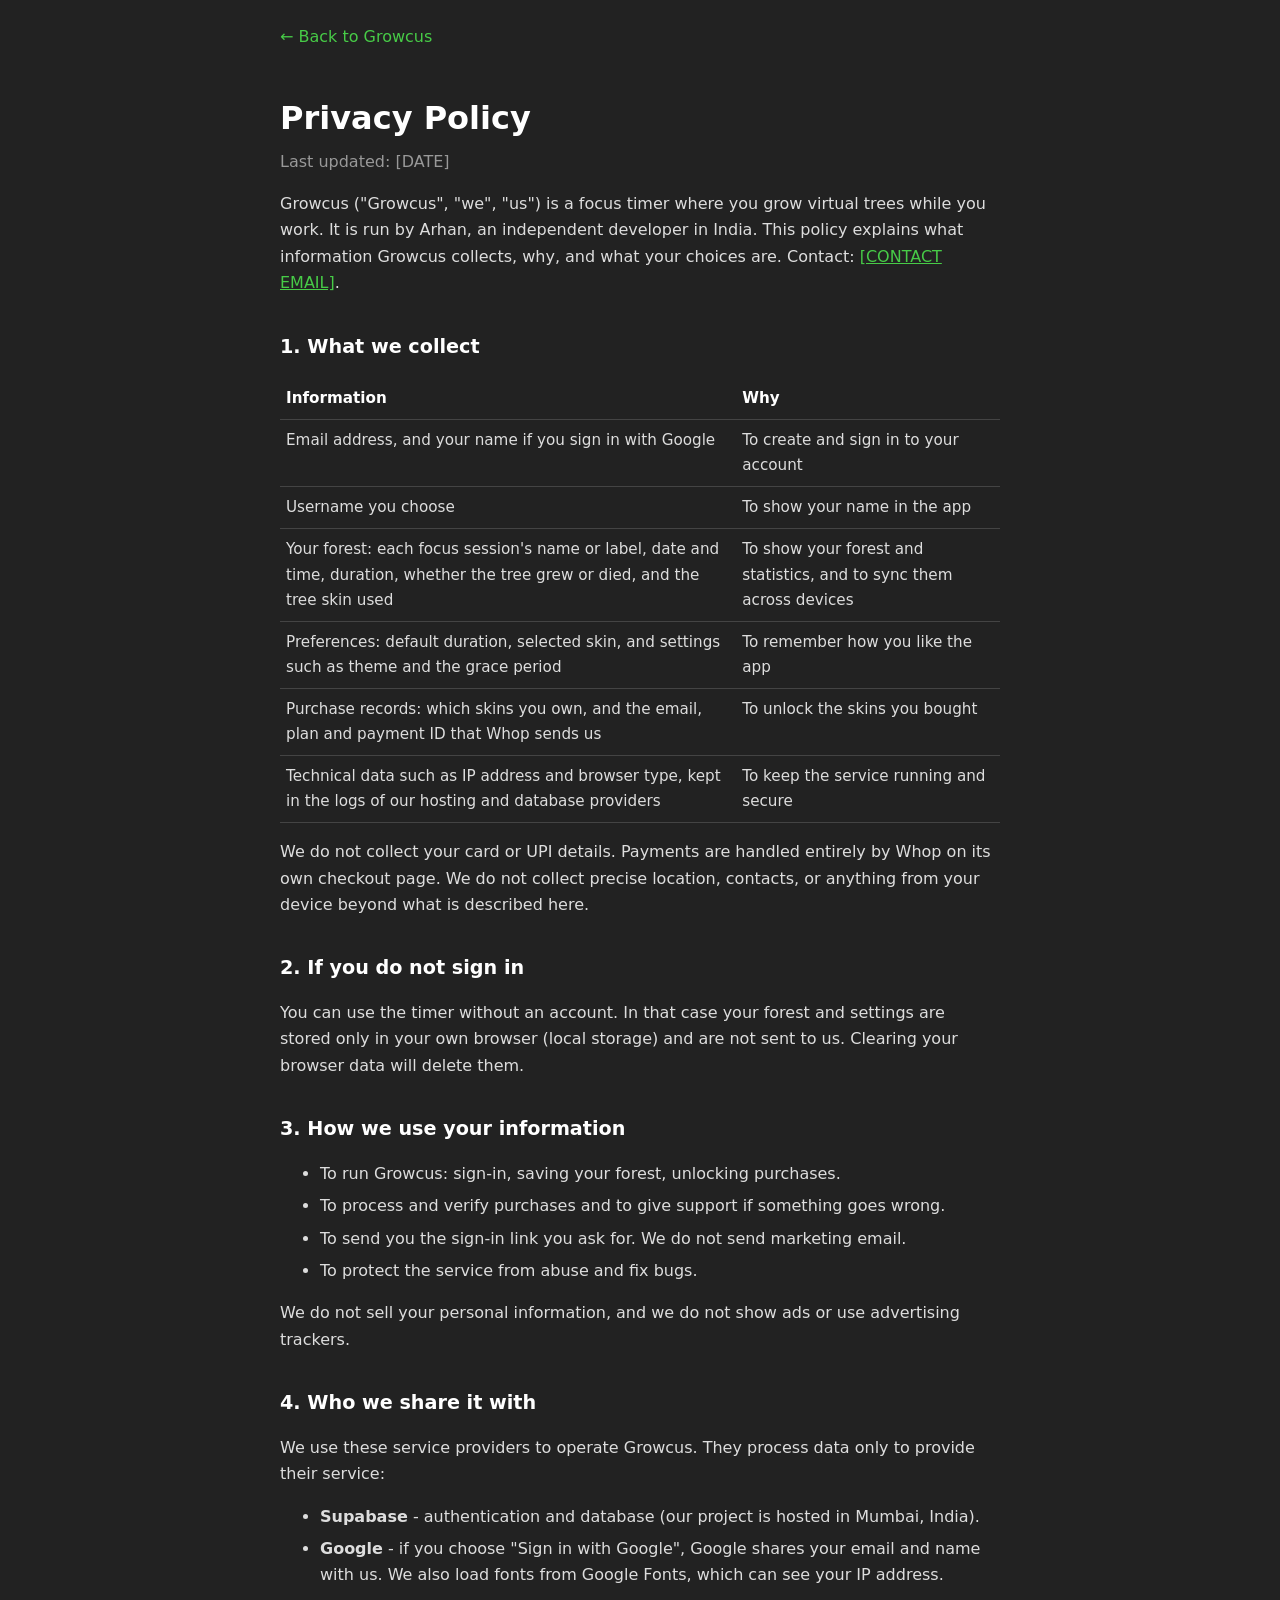
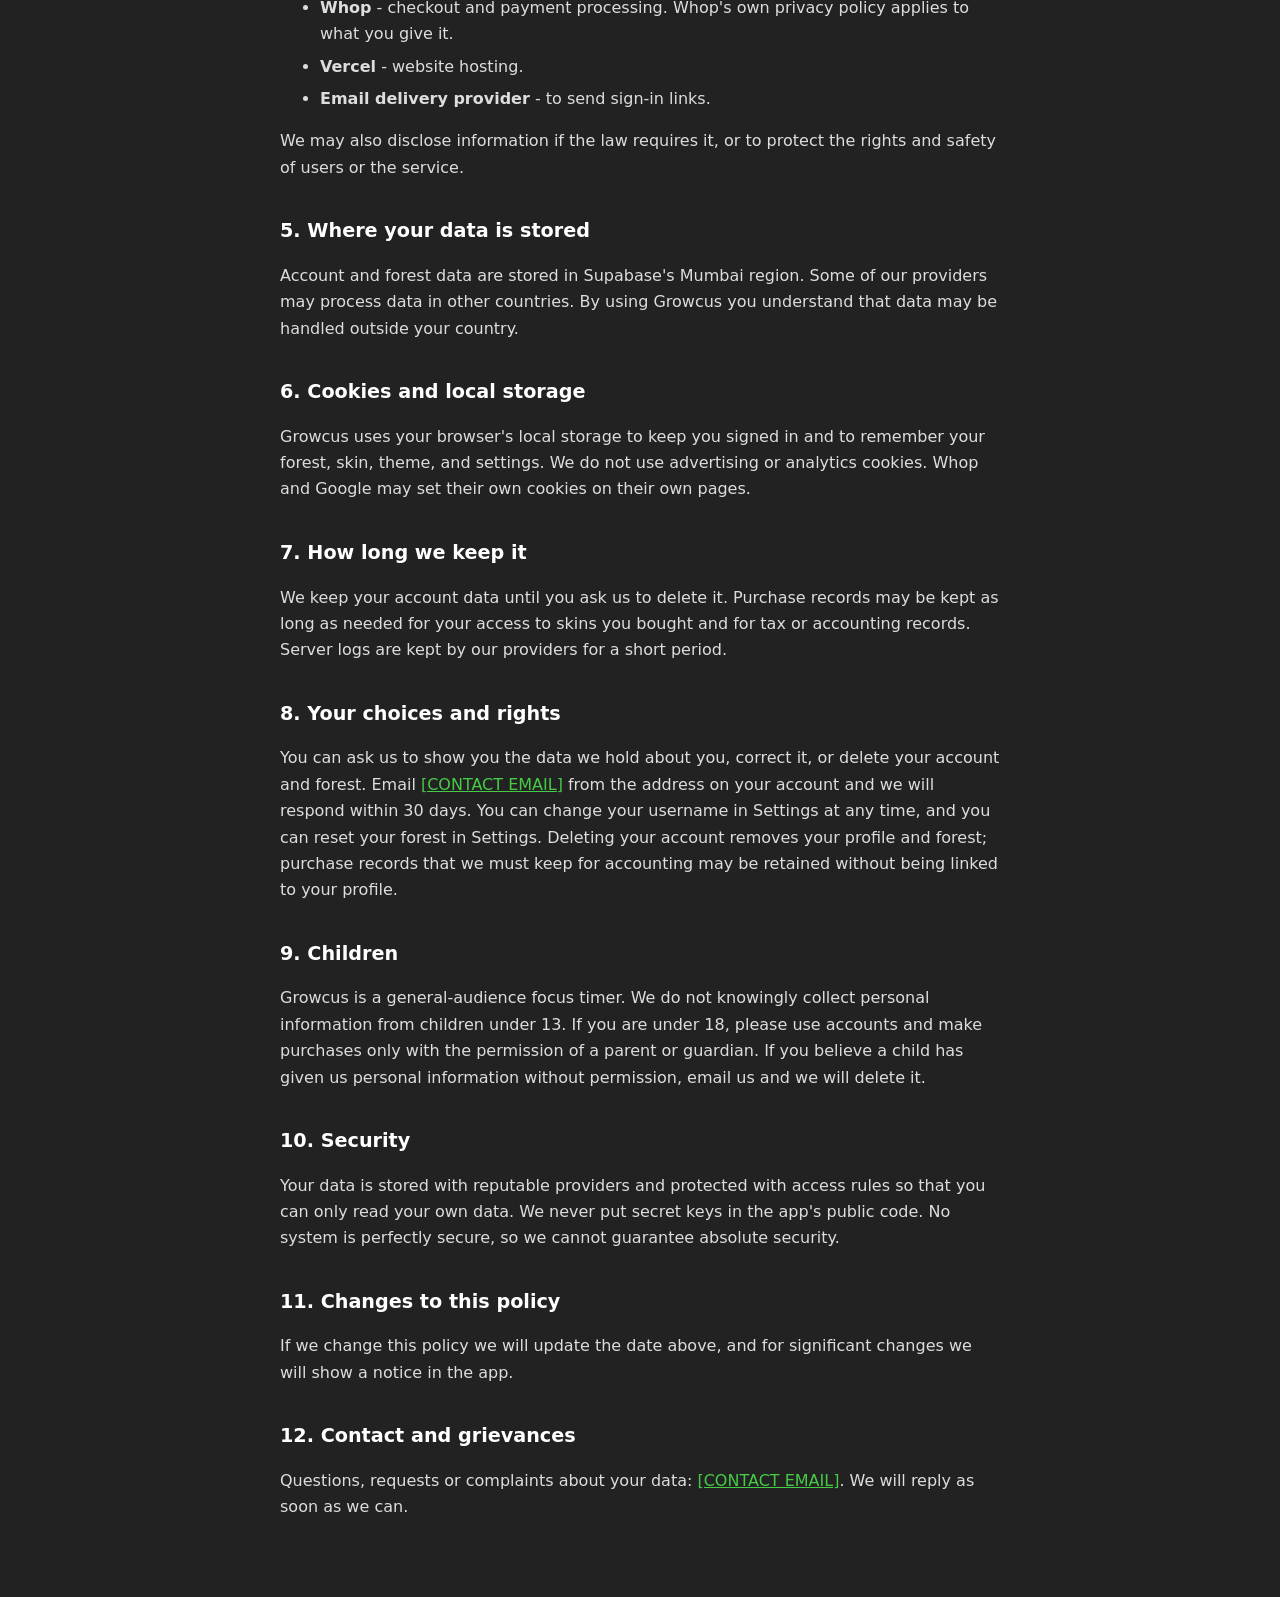
==== growcus/privacy.html @ 894fe0d4 "Add files via upload First Upload" ====
<!doctype html>
<html lang="en">
<head>
<meta charset="utf-8">
<meta name="viewport" content="width=device-width, initial-scale=1">
<title>Privacy Policy - Growcus</title>
<style>
    body{ background:#222; color:#ddd; font-family:system-ui,-apple-system,'Segoe UI',Roboto,sans-serif; line-height:1.65; margin:0; padding:24px 16px 60px; }
    main{ max-width:720px; margin:0 auto; }
    h1{ color:#fff; margin-bottom:4px; }
    h2{ color:#fff; margin-top:34px; font-size:1.2rem; }
    a{ color:rgb(71,203,71); }
    .meta{ color:#999; margin-top:0; }
    .back{ display:inline-block; margin-bottom:20px; text-decoration:none; }
    li{ margin-bottom:6px; }
    table{ border-collapse:collapse; width:100%; font-size:.95rem; }
    th,td{ border-bottom:1px solid #444; padding:8px 6px; text-align:left; vertical-align:top; }
    th{ color:#fff; }
</style>
</head>
<body>
<main>
<a class="back" href="index.html">&larr; Back to Growcus</a>
<h1>Privacy Policy</h1>
<p class="meta">Last updated: [DATE]</p>

<p>Growcus ("Growcus", "we", "us") is a focus timer where you grow virtual trees while you work. It is run by Arhan, an independent developer in India. This policy explains what information Growcus collects, why, and what your choices are. Contact: <a href="mailto:growcus.app@gmail.com">[CONTACT EMAIL]</a>.</p>

<h2>1. What we collect</h2>
<table>
<tr><th>Information</th><th>Why</th></tr>
<tr><td>Email address, and your name if you sign in with Google</td><td>To create and sign in to your account</td></tr>
<tr><td>Username you choose</td><td>To show your name in the app</td></tr>
<tr><td>Your forest: each focus session's name or label, date and time, duration, whether the tree grew or died, and the tree skin used</td><td>To show your forest and statistics, and to sync them across devices</td></tr>
<tr><td>Preferences: default duration, selected skin, and settings such as theme and the grace period</td><td>To remember how you like the app</td></tr>
<tr><td>Purchase records: which skins you own, and the email, plan and payment ID that Whop sends us</td><td>To unlock the skins you bought</td></tr>
<tr><td>Technical data such as IP address and browser type, kept in the logs of our hosting and database providers</td><td>To keep the service running and secure</td></tr>
</table>
<p>We do not collect your card or UPI details. Payments are handled entirely by Whop on its own checkout page. We do not collect precise location, contacts, or anything from your device beyond what is described here.</p>

<h2>2. If you do not sign in</h2>
<p>You can use the timer without an account. In that case your forest and settings are stored only in your own browser (local storage) and are not sent to us. Clearing your browser data will delete them.</p>

<h2>3. How we use your information</h2>
<ul>
<li>To run Growcus: sign-in, saving your forest, unlocking purchases.</li>
<li>To process and verify purchases and to give support if something goes wrong.</li>
<li>To send you the sign-in link you ask for. We do not send marketing email.</li>
<li>To protect the service from abuse and fix bugs.</li>
</ul>
<p>We do not sell your personal information, and we do not show ads or use advertising trackers.</p>

<h2>4. Who we share it with</h2>
<p>We use these service providers to operate Growcus. They process data only to provide their service:</p>
<ul>
<li><strong>Supabase</strong> - authentication and database (our project is hosted in Mumbai, India).</li>
<li><strong>Google</strong> - if you choose "Sign in with Google", Google shares your email and name with us. We also load fonts from Google Fonts, which can see your IP address.</li>
<li><strong>Whop</strong> - checkout and payment processing. Whop's own privacy policy applies to what you give it.</li>
<li><strong>Vercel</strong> - website hosting.</li>
<li><strong>Email delivery provider</strong> - to send sign-in links.</li>
</ul>
<p>We may also disclose information if the law requires it, or to protect the rights and safety of users or the service.</p>

<h2>5. Where your data is stored</h2>
<p>Account and forest data are stored in Supabase's Mumbai region. Some of our providers may process data in other countries. By using Growcus you understand that data may be handled outside your country.</p>

<h2>6. Cookies and local storage</h2>
<p>Growcus uses your browser's local storage to keep you signed in and to remember your forest, skin, theme, and settings. We do not use advertising or analytics cookies. Whop and Google may set their own cookies on their own pages.</p>

<h2>7. How long we keep it</h2>
<p>We keep your account data until you ask us to delete it. Purchase records may be kept as long as needed for your access to skins you bought and for tax or accounting records. Server logs are kept by our providers for a short period.</p>

<h2>8. Your choices and rights</h2>
<p>You can ask us to show you the data we hold about you, correct it, or delete your account and forest. Email <a href="mailto:growcus.app@gmail.com">[CONTACT EMAIL]</a> from the address on your account and we will respond within 30 days. You can change your username in Settings at any time, and you can reset your forest in Settings. Deleting your account removes your profile and forest; purchase records that we must keep for accounting may be retained without being linked to your profile.</p>

<h2>9. Children</h2>
<p>Growcus is a general-audience focus timer. We do not knowingly collect personal information from children under 13. If you are under 18, please use accounts and make purchases only with the permission of a parent or guardian. If you believe a child has given us personal information without permission, email us and we will delete it.</p>

<h2>10. Security</h2>
<p>Your data is stored with reputable providers and protected with access rules so that you can only read your own data. We never put secret keys in the app's public code. No system is perfectly secure, so we cannot guarantee absolute security.</p>

<h2>11. Changes to this policy</h2>
<p>If we change this policy we will update the date above, and for significant changes we will show a notice in the app.</p>

<h2>12. Contact and grievances</h2>
<p>Questions, requests or complaints about your data: <a href="mailto:growcus.app@gmail.com">[CONTACT EMAIL]</a>. We will reply as soon as we can.</p>
</main>
</body>
</html>
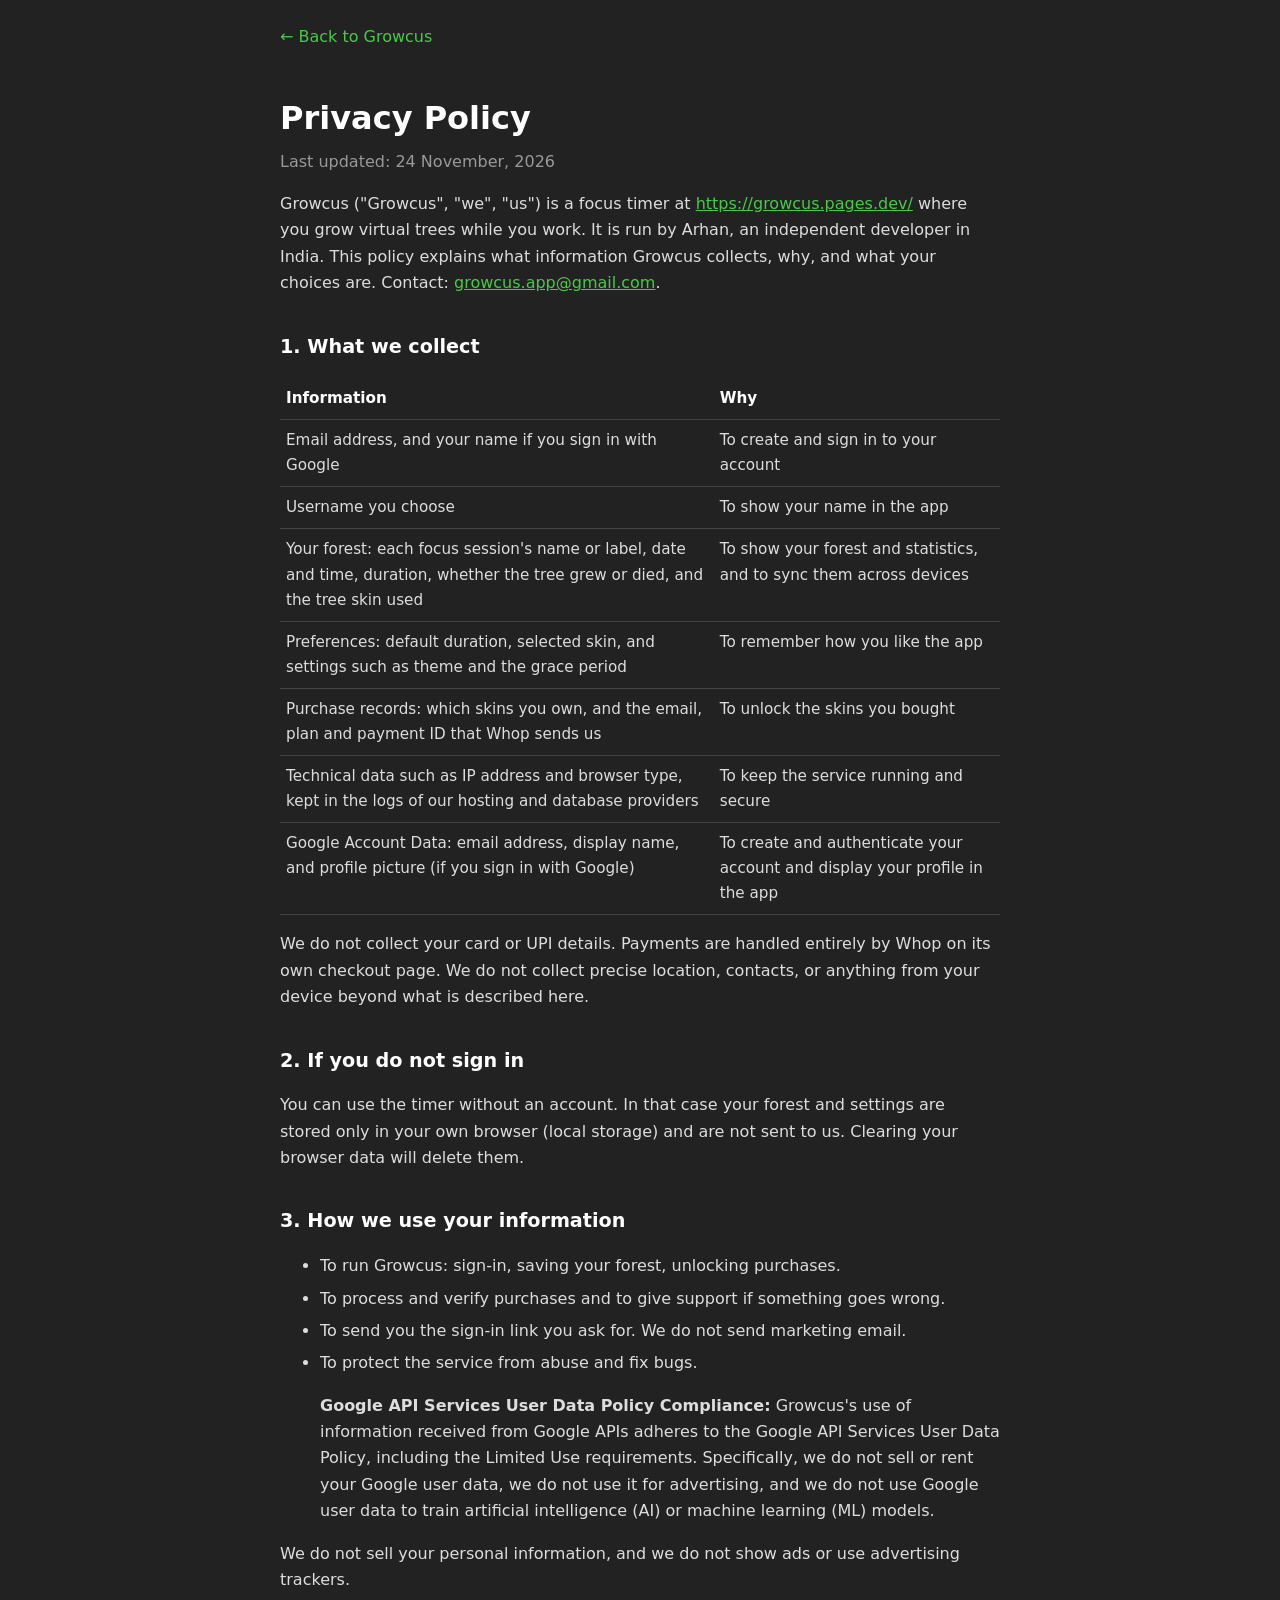
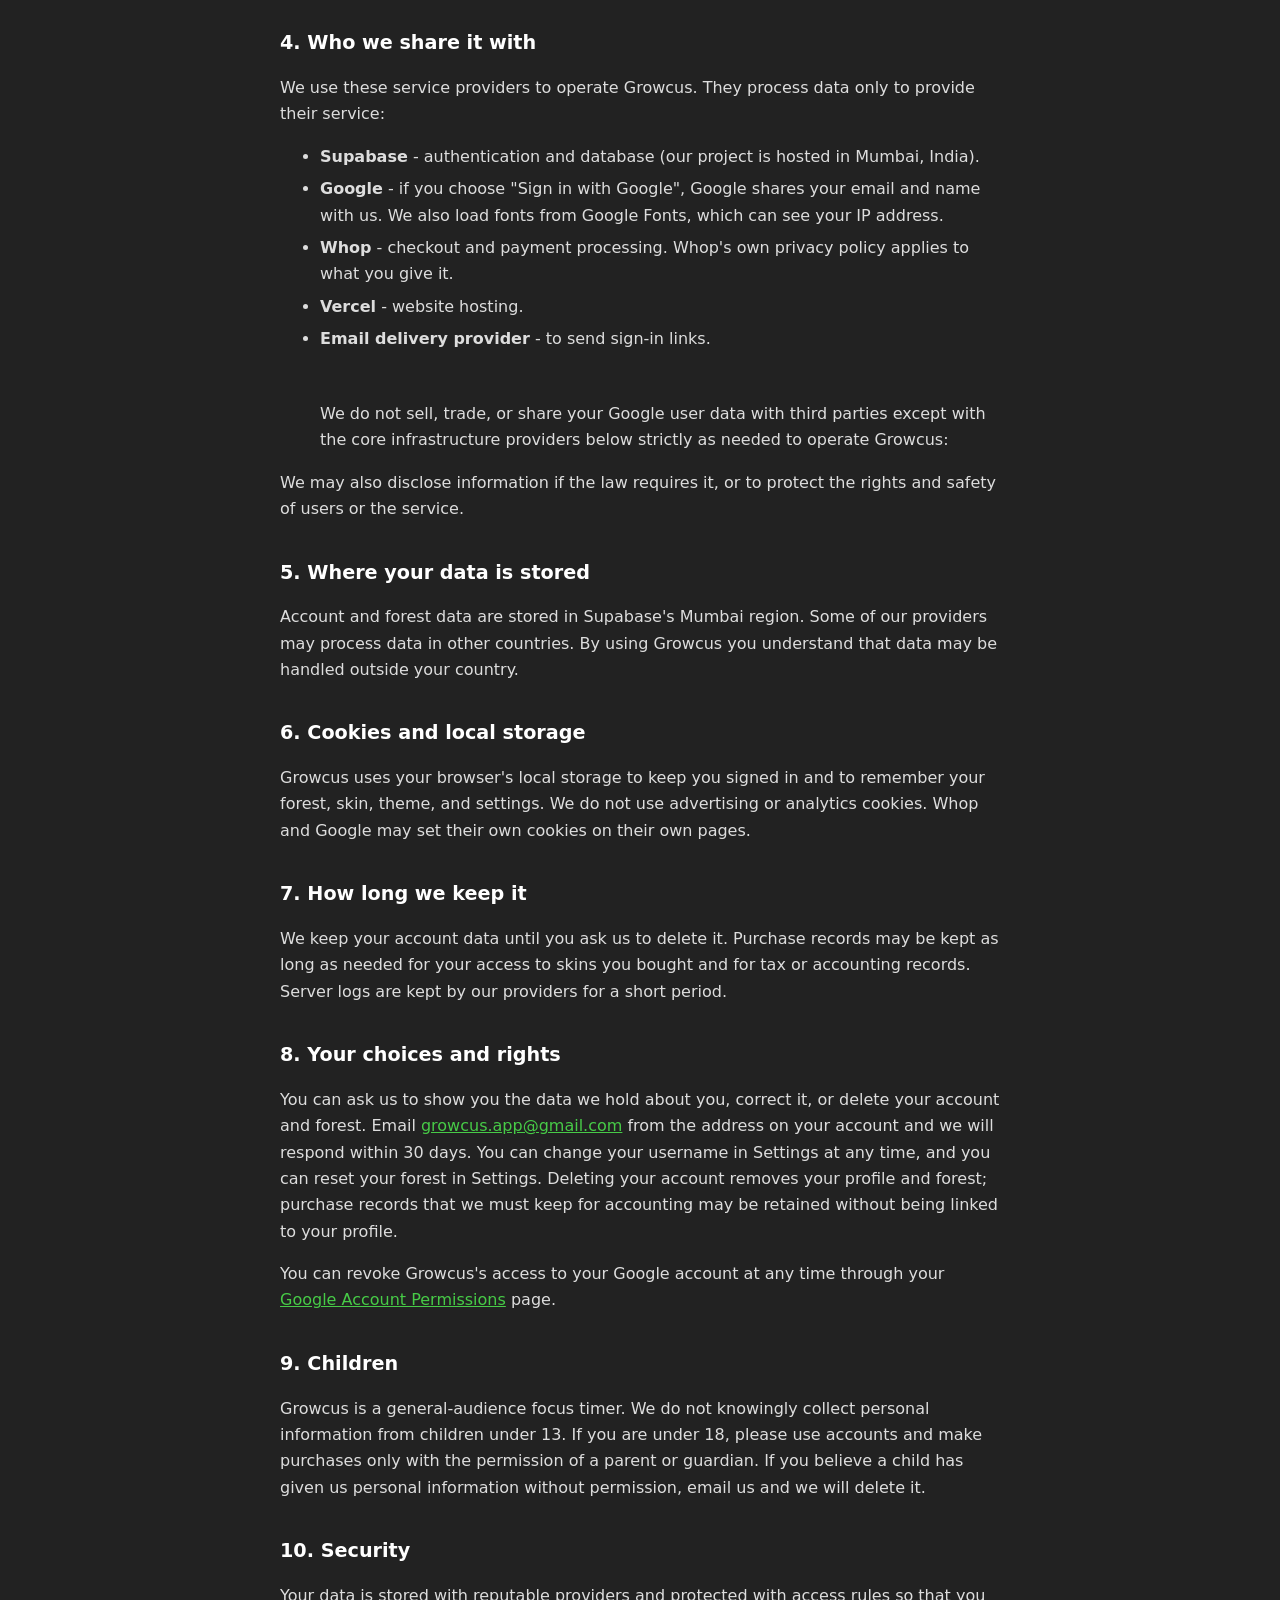
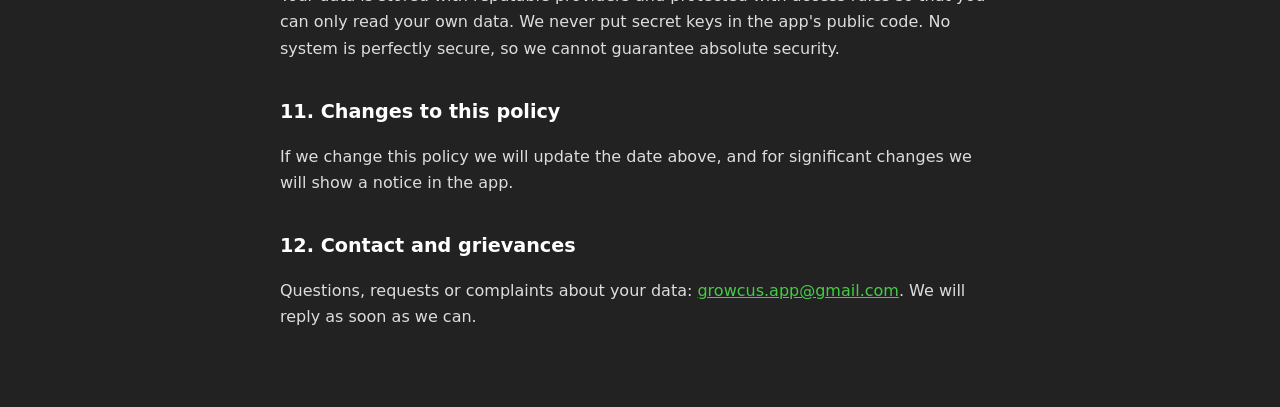
==== commit 42d29160: "Update privacy.html" ====
--- a/growcus/privacy.html
+++ b/growcus/privacy.html
@@ -22,9 +22,9 @@
 <main>
 <a class="back" href="index.html">&larr; Back to Growcus</a>
 <h1>Privacy Policy</h1>
-<p class="meta">Last updated: [DATE]</p>
+<p class="meta">Last updated: 24 November, 2026</p>
 
-<p>Growcus ("Growcus", "we", "us") is a focus timer where you grow virtual trees while you work. It is run by Arhan, an independent developer in India. This policy explains what information Growcus collects, why, and what your choices are. Contact: <a href="mailto:growcus.app@gmail.com">[CONTACT EMAIL]</a>.</p>
+<p>Growcus ("Growcus", "we", "us") is a focus timer at <a href=https://growcus.pages.dev/>https://growcus.pages.dev/</a> where you grow virtual trees while you work. It is run by Arhan, an independent developer in India. This policy explains what information Growcus collects, why, and what your choices are. Contact: <a href="mailto:growcus.app@gmail.com">growcus.app@gmail.com</a>.</p>
 
 <h2>1. What we collect</h2>
 <table>
@@ -35,6 +35,7 @@
 <tr><td>Preferences: default duration, selected skin, and settings such as theme and the grace period</td><td>To remember how you like the app</td></tr>
 <tr><td>Purchase records: which skins you own, and the email, plan and payment ID that Whop sends us</td><td>To unlock the skins you bought</td></tr>
 <tr><td>Technical data such as IP address and browser type, kept in the logs of our hosting and database providers</td><td>To keep the service running and secure</td></tr>
+<tr><td>Google Account Data: email address, display name, and profile picture (if you sign in with Google)</td><td>To create and authenticate your account and display your profile in the app</td></tr>    
 </table>
 <p>We do not collect your card or UPI details. Payments are handled entirely by Whop on its own checkout page. We do not collect precise location, contacts, or anything from your device beyond what is described here.</p>
 
@@ -47,6 +48,7 @@
 <li>To process and verify purchases and to give support if something goes wrong.</li>
 <li>To send you the sign-in link you ask for. We do not send marketing email.</li>
 <li>To protect the service from abuse and fix bugs.</li>
+<p><strong>Google API Services User Data Policy Compliance:</strong> Growcus's use of information received from Google APIs adheres to the Google API Services User Data Policy, including the Limited Use requirements. Specifically, we do not sell or rent your Google user data, we do not use it for advertising, and we do not use Google user data to train artificial intelligence (AI) or machine learning (ML) models.</p>
 </ul>
 <p>We do not sell your personal information, and we do not show ads or use advertising trackers.</p>
 
@@ -57,7 +59,8 @@
 <li><strong>Google</strong> - if you choose "Sign in with Google", Google shares your email and name with us. We also load fonts from Google Fonts, which can see your IP address.</li>
 <li><strong>Whop</strong> - checkout and payment processing. Whop's own privacy policy applies to what you give it.</li>
 <li><strong>Vercel</strong> - website hosting.</li>
-<li><strong>Email delivery provider</strong> - to send sign-in links.</li>
+<li><strong>Email delivery provider</strong> - to send sign-in links.</li><br>
+<p>We do not sell, trade, or share your Google user data with third parties except with the core infrastructure providers below strictly as needed to operate Growcus:</p>
 </ul>
 <p>We may also disclose information if the law requires it, or to protect the rights and safety of users or the service.</p>
 
@@ -71,7 +74,8 @@
 <p>We keep your account data until you ask us to delete it. Purchase records may be kept as long as needed for your access to skins you bought and for tax or accounting records. Server logs are kept by our providers for a short period.</p>
 
 <h2>8. Your choices and rights</h2>
-<p>You can ask us to show you the data we hold about you, correct it, or delete your account and forest. Email <a href="mailto:growcus.app@gmail.com">[CONTACT EMAIL]</a> from the address on your account and we will respond within 30 days. You can change your username in Settings at any time, and you can reset your forest in Settings. Deleting your account removes your profile and forest; purchase records that we must keep for accounting may be retained without being linked to your profile.</p>
+<p>You can ask us to show you the data we hold about you, correct it, or delete your account and forest. Email <a href="mailto:growcus.app@gmail.com">growcus.app@gmail.com</a> from the address on your account and we will respond within 30 days. You can change your username in Settings at any time, and you can reset your forest in Settings. Deleting your account removes your profile and forest; purchase records that we must keep for accounting may be retained without being linked to your profile.</p>
+You can revoke Growcus's access to your Google account at any time through your <a href="https://myaccount.google.com/permissions" target="_blank" rel="noopener noreferrer">Google Account Permissions</a> page.
 
 <h2>9. Children</h2>
 <p>Growcus is a general-audience focus timer. We do not knowingly collect personal information from children under 13. If you are under 18, please use accounts and make purchases only with the permission of a parent or guardian. If you believe a child has given us personal information without permission, email us and we will delete it.</p>
@@ -83,7 +87,7 @@
 <p>If we change this policy we will update the date above, and for significant changes we will show a notice in the app.</p>
 
 <h2>12. Contact and grievances</h2>
-<p>Questions, requests or complaints about your data: <a href="mailto:growcus.app@gmail.com">[CONTACT EMAIL]</a>. We will reply as soon as we can.</p>
+<p>Questions, requests or complaints about your data: <a href="mailto:growcus.app@gmail.com">growcus.app@gmail.com</a>. We will reply as soon as we can.</p>
 </main>
 </body>
 </html>
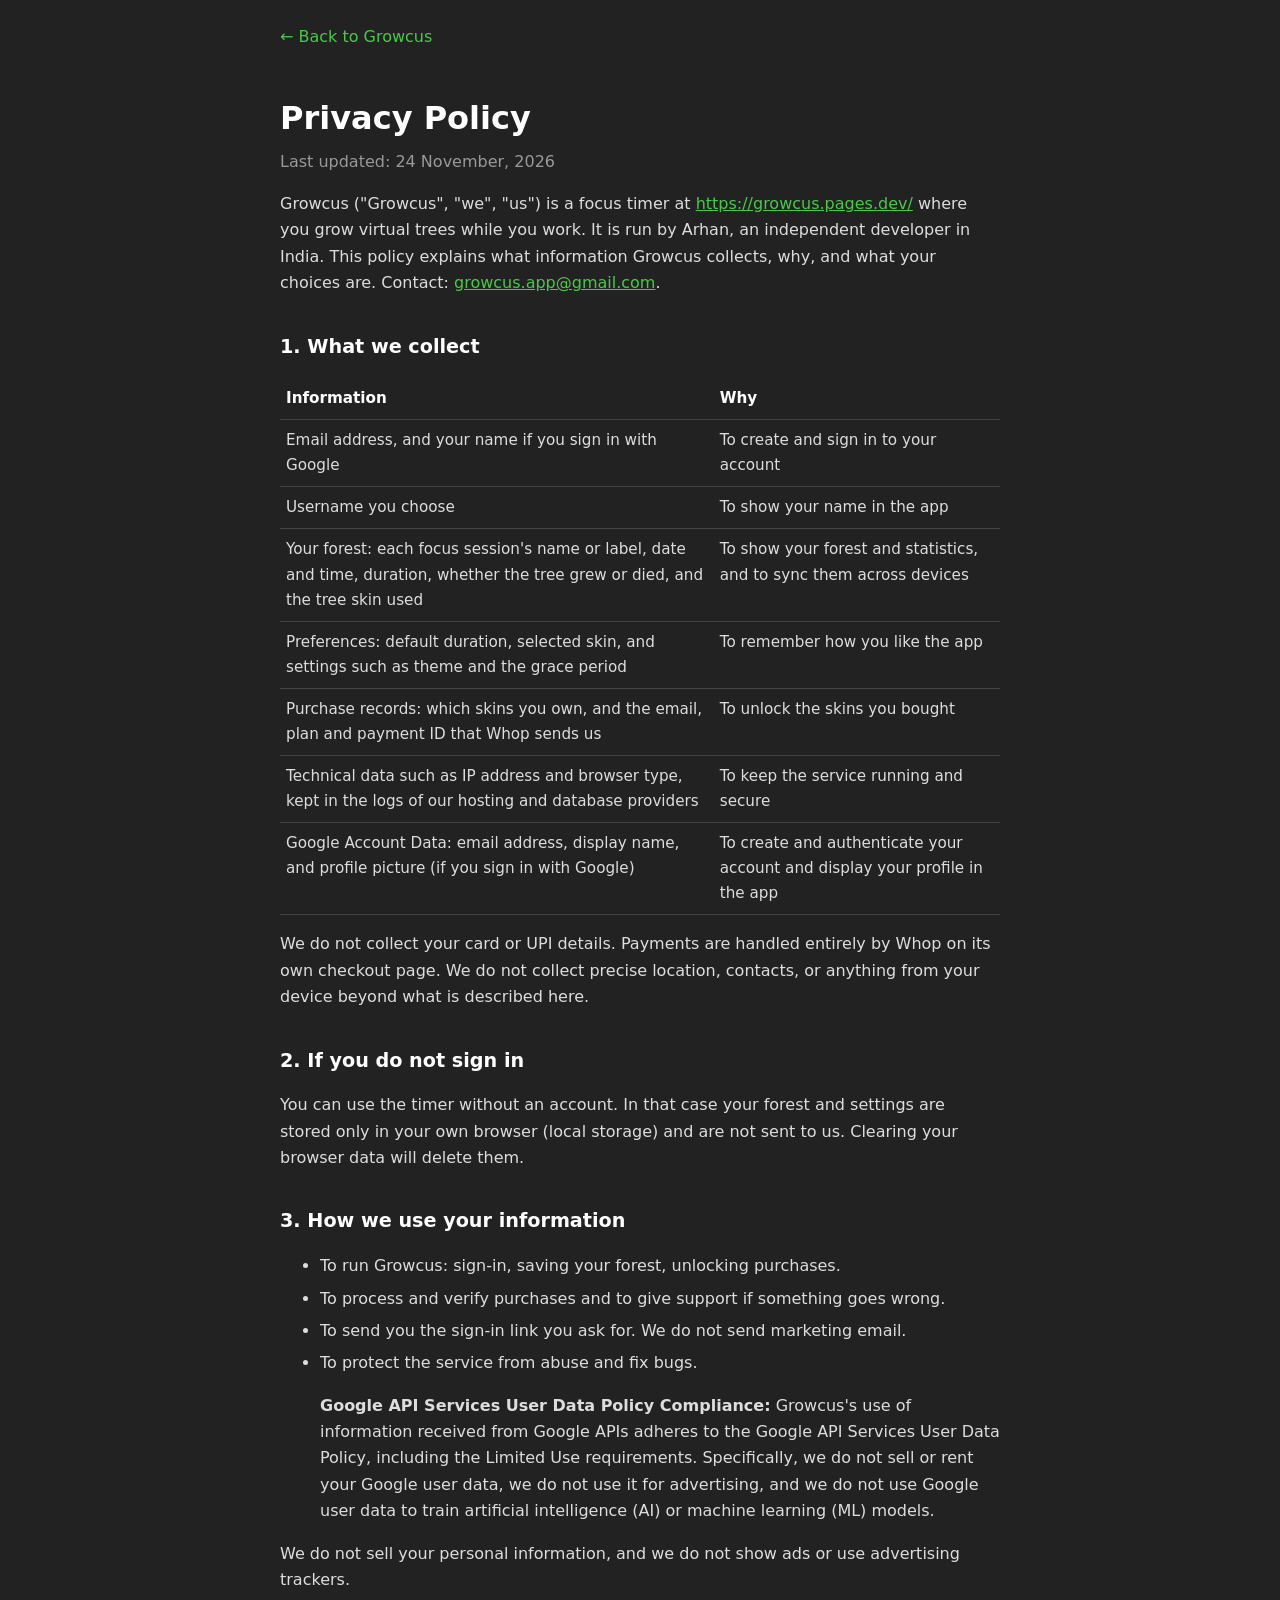
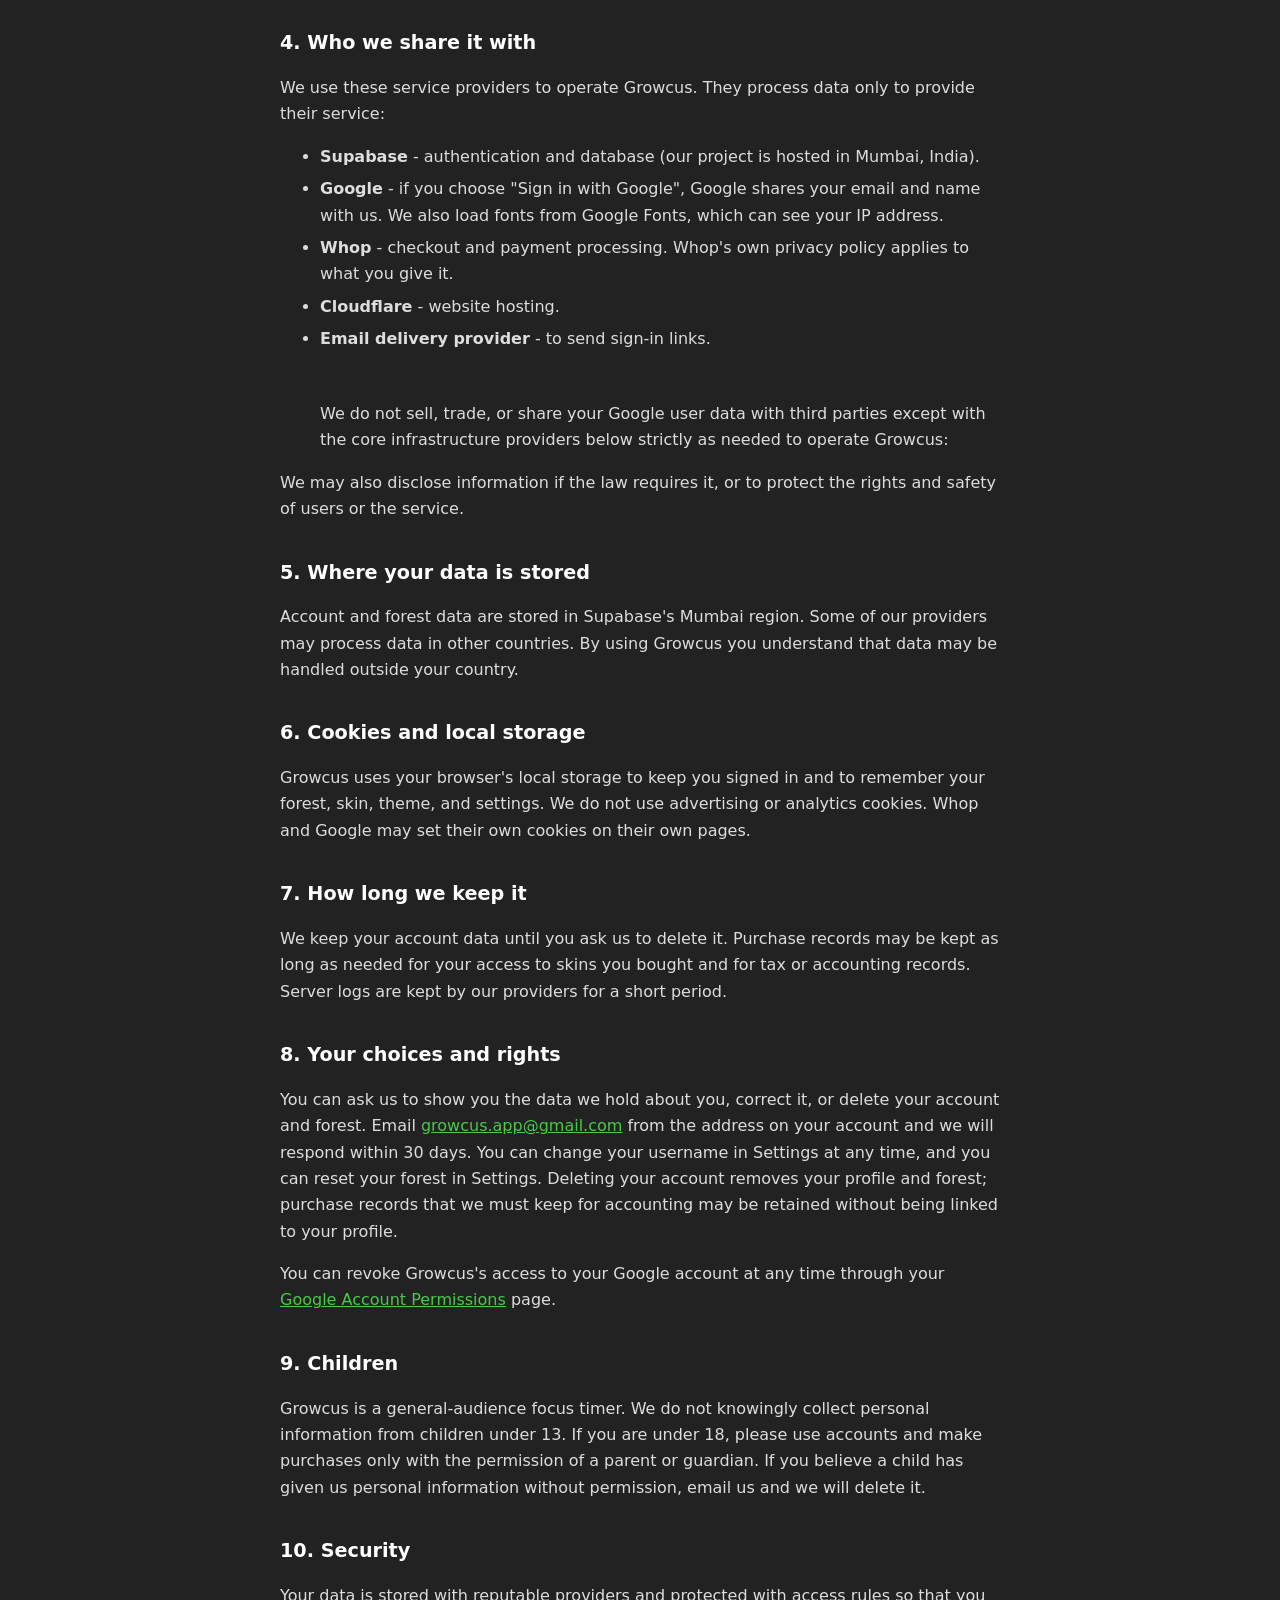
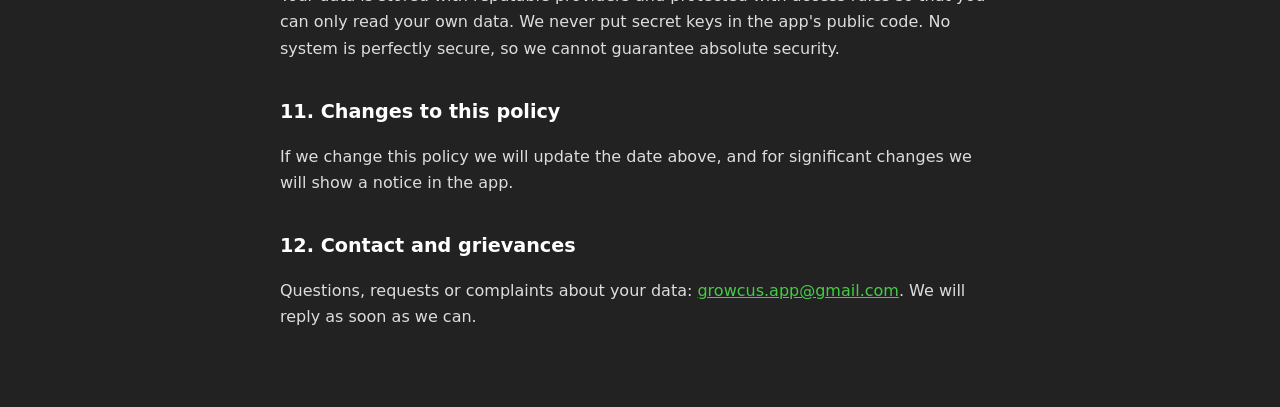
==== commit 8826f98b: "Update privacy.html" ====
--- a/growcus/privacy.html
+++ b/growcus/privacy.html
@@ -58,7 +58,7 @@
 <li><strong>Supabase</strong> - authentication and database (our project is hosted in Mumbai, India).</li>
 <li><strong>Google</strong> - if you choose "Sign in with Google", Google shares your email and name with us. We also load fonts from Google Fonts, which can see your IP address.</li>
 <li><strong>Whop</strong> - checkout and payment processing. Whop's own privacy policy applies to what you give it.</li>
-<li><strong>Vercel</strong> - website hosting.</li>
+<li><strong>Cloudflare</strong> - website hosting.</li>
 <li><strong>Email delivery provider</strong> - to send sign-in links.</li><br>
 <p>We do not sell, trade, or share your Google user data with third parties except with the core infrastructure providers below strictly as needed to operate Growcus:</p>
 </ul>
